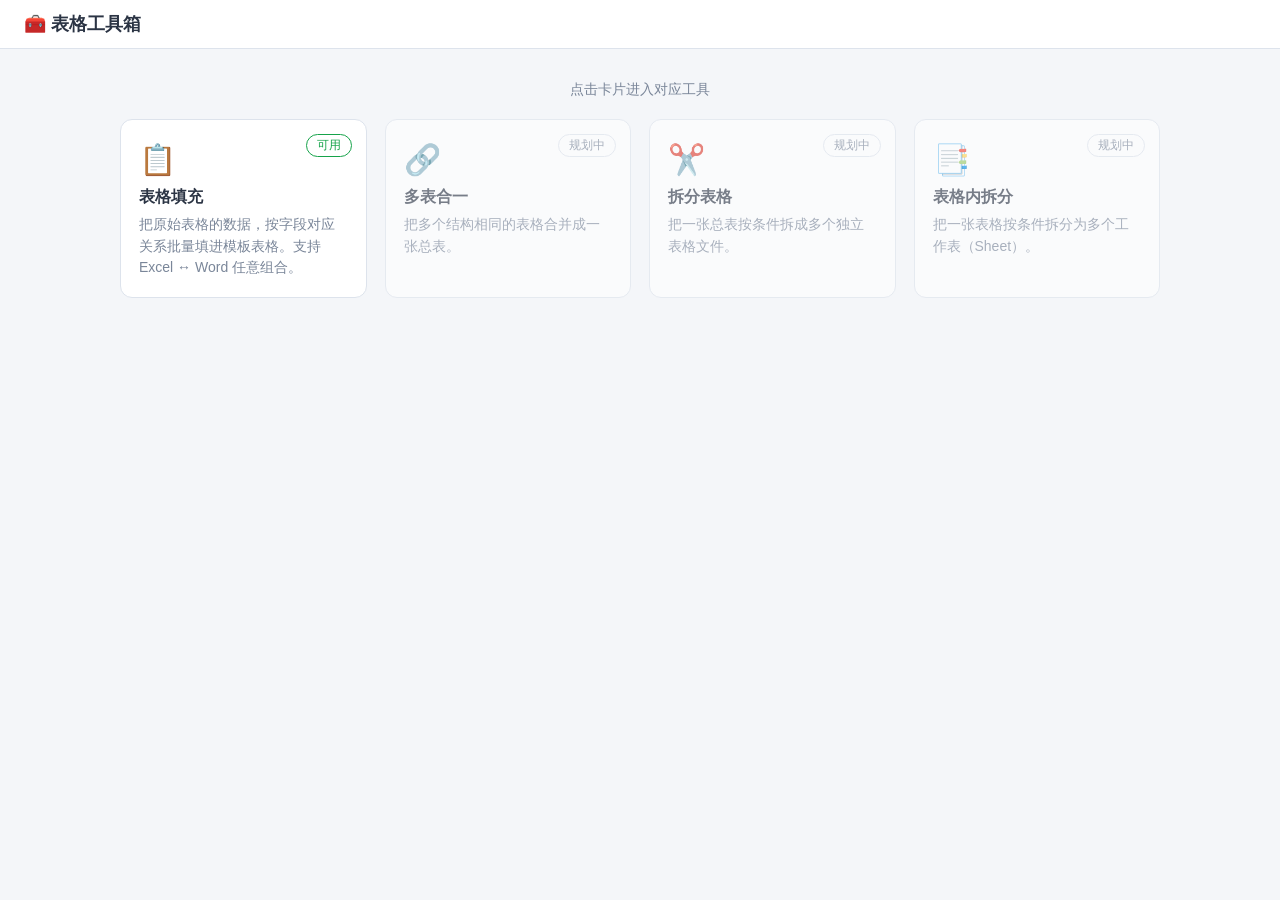
==== webbox/index.html @ ef733e80 "V3.x 表格工具箱 V1.0：表格填充工具 + 功能卡片首页 - internal/tabfill：整表填充引擎（docx 克隆行版式写值 / xlsx 行数自动匹配+样式套用） - cmd/too" ====
<!DOCTYPE html>
<html lang="zh-CN">
<head>
<meta charset="UTF-8">
<meta name="viewport" content="width=device-width, initial-scale=1.0">
<title>表格工具箱</title>
<link rel="stylesheet" href="style.css">
</head>
<body data-app-mode="__APP_MODE__">
<header class="topbar">
  <div class="brand" id="brand-home">🧰 表格工具箱</div>
  <button id="btn-exit" class="btn-ghost hidden">退出程序</button>
</header>

<!-- ============ 首页：功能卡片 ============ -->
<main id="view-home" class="container">
  <p class="home-tip">点击卡片进入对应工具</p>
  <div class="cards">
    <div class="card available" data-tool="fill">
      <div class="card-icon">📋</div>
      <div class="card-title">表格填充</div>
      <div class="card-desc">把原始表格的数据，按字段对应关系批量填进模板表格。支持 Excel ↔ Word 任意组合。</div>
      <div class="card-badge ok">可用</div>
    </div>
    <div class="card coming">
      <div class="card-icon">🔗</div>
      <div class="card-title">多表合一</div>
      <div class="card-desc">把多个结构相同的表格合并成一张总表。</div>
      <div class="card-badge">规划中</div>
    </div>
    <div class="card coming">
      <div class="card-icon">✂️</div>
      <div class="card-title">拆分表格</div>
      <div class="card-desc">把一张总表按条件拆成多个独立表格文件。</div>
      <div class="card-badge">规划中</div>
    </div>
    <div class="card coming">
      <div class="card-icon">📑</div>
      <div class="card-title">表格内拆分</div>
      <div class="card-desc">把一张表格按条件拆分为多个工作表（Sheet）。</div>
      <div class="card-badge">规划中</div>
    </div>
  </div>
</main>

<!-- ============ 工具：表格填充 ============ -->
<main id="view-fill" class="container hidden">
  <div class="crumbs"><a id="back-home">← 返回首页</a><span class="crumb-sep">/</span><b>表格填充</b></div>

  <div class="err hidden" id="err"></div>

  <!-- 第①步：输入 -->
  <section class="panel">
    <h3><span class="step-no">1</span> 选择原始表格与模板表格</h3>
    <div class="two-col">
      <div class="src-box" id="box-src">
        <h4>原始表格 <small>（数据来源）</small></h4>
        <label class="upload-btn">＋ 选择 xlsx / docx 文件
          <input type="file" id="file-src" accept=".xlsx,.docx" hidden>
        </label>
        <div class="src-detail hidden" id="detail-src">
          <div class="field-row"><span class="fname" id="fname-src"></span></div>
          <div class="field-row">
            <label>数据源：</label>
            <select id="sel-src"></select>
          </div>
          <div class="field-row">
            <label>表头行：</label>
            <input type="number" id="hdr-src" min="1" value="1" class="num">
          </div>
          <div class="meta" id="meta-src"></div>
          <div class="chips" id="chips-src"></div>
          <div class="preview-wrap"><table class="preview" id="prev-src"></table></div>
        </div>
      </div>
      <div class="src-box" id="box-tpl">
        <h4>模板表格 <small>（要填成的样子）</small></h4>
        <label class="upload-btn">＋ 选择 xlsx / docx 文件
          <input type="file" id="file-tpl" accept=".xlsx,.docx" hidden>
        </label>
        <div class="src-detail hidden" id="detail-tpl">
          <div class="field-row"><span class="fname" id="fname-tpl"></span></div>
          <div class="field-row">
            <label>数据源：</label>
            <select id="sel-tpl"></select>
          </div>
          <div class="field-row">
            <label>表头行：</label>
            <input type="number" id="hdr-tpl" min="1" value="1" class="num">
          </div>
          <div class="meta" id="meta-tpl"></div>
          <div class="chips" id="chips-tpl"></div>
        </div>
      </div>
    </div>
  </section>

  <!-- 第②步：字段对齐 -->
  <section class="panel" id="panel-map">
    <h3><span class="step-no">2</span> 字段对齐 <small>（同名已自动配对，其余请手工选择；选「不填充」跳过该列）</small></h3>
    <div id="map-list" class="map-list"></div>
    <p class="hint hidden" id="map-hint">请先完成第 ① 步</p>
  </section>

  <!-- 第③步：生成 -->
  <section class="panel">
    <h3><span class="step-no">3</span> 生成</h3>
    <button id="btn-fill" class="btn-primary">开始填充生成</button>
    <div id="fill-result" class="result hidden"></div>
  </section>
</main>

<script src="app.js"></script>
</body>
</html>
---- webbox/style.css ----
:root {
  --bg: #f4f6f9;
  --panel: #ffffff;
  --line: #dde3ec;
  --text: #2b3444;
  --muted: #7a8699;
  --brand: #2563eb;
  --brand-dark: #1d4fd7;
  --ok: #16a34a;
  --warn-bg: #fdecec;
  --warn-text: #b42318;
}
* { box-sizing: border-box; }
body {
  margin: 0;
  font-family: "Microsoft YaHei", "Segoe UI", sans-serif;
  background: var(--bg);
  color: var(--text);
  font-size: 14px;
}
.hidden { display: none !important; }

.topbar {
  display: flex; justify-content: space-between; align-items: center;
  background: var(--panel);
  border-bottom: 1px solid var(--line);
  padding: 12px 24px;
}
.brand { font-size: 18px; font-weight: 700; cursor: pointer; }
.btn-ghost {
  border: 1px solid var(--line); background: none; color: var(--muted);
  padding: 6px 14px; border-radius: 6px; cursor: pointer;
}
.btn-ghost:hover { color: var(--text); border-color: var(--muted); }

.container { max-width: 1080px; margin: 0 auto; padding: 24px 20px 60px; }
.home-tip { color: var(--muted); text-align: center; margin: 8px 0 20px; }

/* ---- 功能卡片 ---- */
.cards {
  display: grid; grid-template-columns: repeat(auto-fill, minmax(230px, 1fr));
  gap: 18px;
}
.card {
  position: relative;
  background: var(--panel);
  border: 1px solid var(--line);
  border-radius: 12px;
  padding: 22px 18px 18px;
  transition: box-shadow .15s, transform .15s;
}
.card.available { cursor: pointer; }
.card.available:hover {
  box-shadow: 0 6px 18px rgba(37, 99, 235, .15);
  transform: translateY(-3px);
  border-color: var(--brand);
}
.card.coming { opacity: .62; }
.card-icon { font-size: 30px; margin-bottom: 10px; }
.card-title { font-size: 16px; font-weight: 700; margin-bottom: 6px; }
.card-desc { color: var(--muted); line-height: 1.55; min-height: 48px; }
.card-badge {
  position: absolute; top: 14px; right: 14px;
  font-size: 12px; color: var(--muted);
  border: 1px solid var(--line); border-radius: 20px; padding: 2px 10px;
}
.card-badge.ok { color: var(--ok); border-color: var(--ok); }

/* ---- 面板与表单 ---- */
.crumbs { margin-bottom: 14px; color: var(--muted); }
.crumbs a { color: var(--brand); cursor: pointer; text-decoration: none; }
.crumb-sep { margin: 0 8px; }

.panel {
  background: var(--panel);
  border: 1px solid var(--line);
  border-radius: 10px;
  padding: 18px 20px;
  margin-bottom: 18px;
}
.panel h3 { margin: 0 0 14px; font-size: 15px; display: flex; align-items: center; gap: 8px; }
.panel h3 small { color: var(--muted); font-weight: 400; }
.step-no {
  display: inline-flex; align-items: center; justify-content: center;
  width: 22px; height: 22px; border-radius: 50%;
  background: var(--brand); color: #fff; font-size: 13px; flex: none;
}
.two-col { display: grid; grid-template-columns: 1fr 1fr; gap: 16px; }
@media (max-width: 900px) { .two-col { grid-template-columns: 1fr; } }
.src-box {
  border: 1px dashed var(--line); border-radius: 8px; padding: 14px;
}
.src-box h4 { margin: 0 0 12px; }
.src-box h4 small { color: var(--muted); font-weight: 400; }
.upload-btn {
  display: inline-block;
  border: 1px solid var(--brand); color: var(--brand);
  border-radius: 6px; padding: 7px 14px; cursor: pointer; font-size: 13px;
}
.upload-btn:hover { background: var(--brand); color: #fff; }
.src-detail { margin-top: 12px; }
.field-row { display: flex; align-items: center; gap: 8px; margin: 8px 0; }
.field-row select { flex: 1; }
.fname { color: var(--muted); word-break: break-all; }
select, input.num {
  border: 1px solid var(--line); border-radius: 6px; padding: 6px 8px;
  font-size: 13px; background: #fff; color: var(--text);
}
input.num { width: 70px; }
.meta { color: var(--muted); margin: 6px 0; }
.chips { display: flex; flex-wrap: wrap; gap: 6px; margin: 8px 0; }
.chip {
  background: #eef3fe; color: var(--brand-dark);
  border-radius: 4px; padding: 2px 8px; font-size: 12px;
}

.preview-wrap { max-height: 180px; overflow: auto; border: 1px solid var(--line); border-radius: 6px; }
table.preview { border-collapse: collapse; width: 100%; font-size: 12px; }
table.preview td, table.preview th {
  border: 1px solid var(--line); padding: 4px 8px;
  white-space: nowrap; max-width: 160px; overflow: hidden; text-overflow: ellipsis;
}
table.preview th { background: #f0f3f8; position: sticky; top: 0; }

/* ---- 字段对齐 ---- */
.map-list { display: flex; flex-direction: column; gap: 8px; }
.map-row {
  display: grid; grid-template-columns: 1fr 28px 1fr; align-items: center; gap: 10px;
  padding: 8px 12px; border: 1px solid var(--line); border-radius: 8px;
}
.map-row .tpl-name { font-weight: 600; word-break: break-all; }
.map-row .arrow { color: var(--muted); text-align: center; }
.map-row.auto { border-color: #b7e0c3; background: #f2fbf5; }
.map-row .auto-tag { font-size: 11px; color: var(--ok); font-weight: 400; margin-left: 6px; }
.map-row select { width: 100%; }
.hint { color: var(--muted); }

.btn-primary {
  background: var(--brand); color: #fff; border: none;
  border-radius: 8px; padding: 10px 28px; font-size: 15px; cursor: pointer;
}
.btn-primary:hover { background: var(--brand-dark); }
.btn-primary:disabled { background: #9db8f0; cursor: not-allowed; }

/* ---- 结果与错误 ---- */
.result { margin-top: 14px; }
.result .ok-line { color: var(--ok); font-weight: 600; margin-bottom: 8px; }
.result a {
  display: inline-block; margin-right: 12px;
  color: var(--brand); text-decoration: none;
  border: 1px solid var(--brand); border-radius: 6px; padding: 6px 14px;
}
.result a:hover { background: var(--brand); color: #fff; }
.err {
  background: var(--warn-bg); color: var(--warn-text);
  border: 1px solid #f3c1bc; border-radius: 8px;
  padding: 10px 14px; margin-bottom: 14px;
}
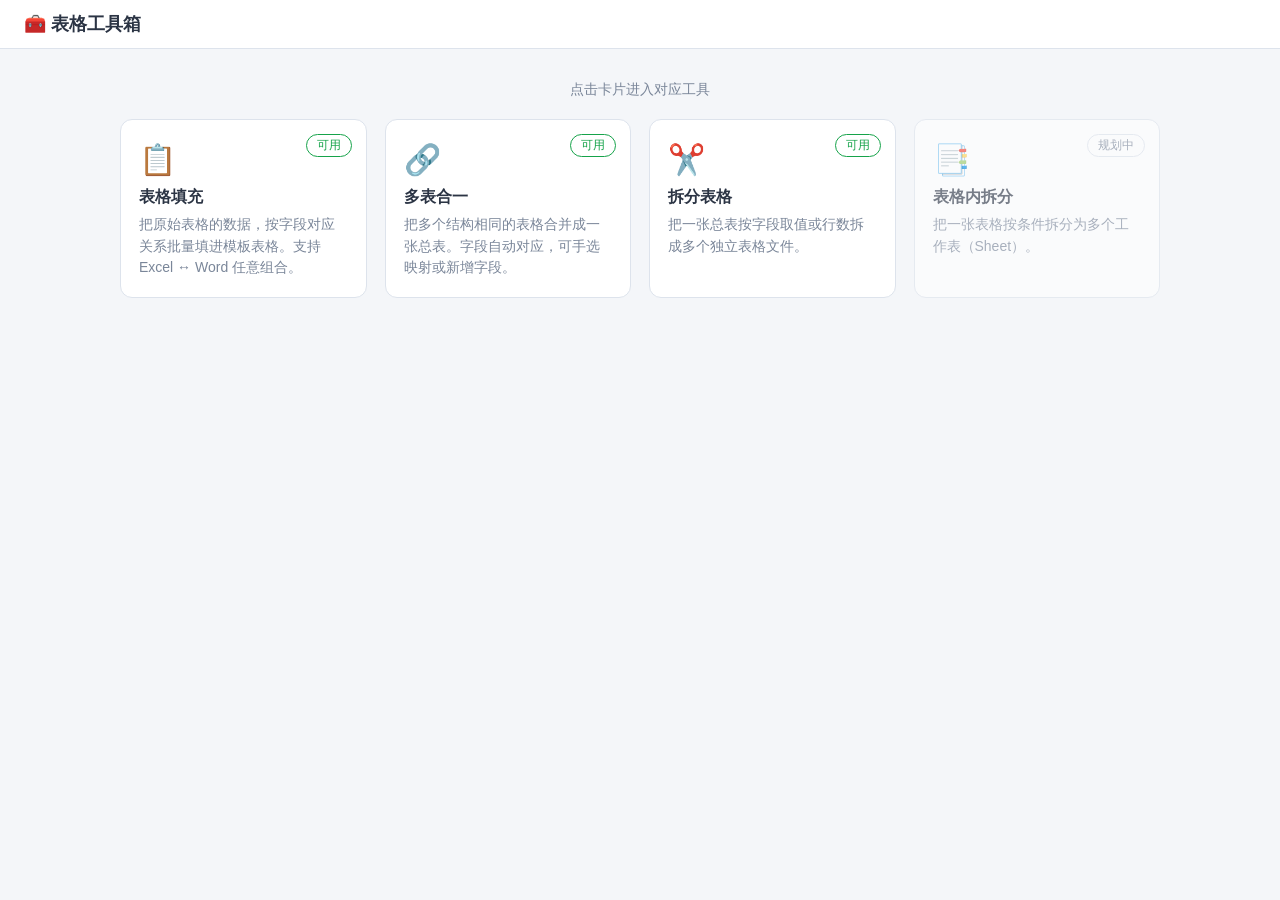
==== commit 2311d6f2: "V1.1 多表合一 + 拆分表格 - internal/tabfill/merge.go：多表合一（总表字段映射→拼接→判重→来源列）＋通用 WriteXlsxTable/WriteDocxTable" ====
--- a/webbox/index.html
+++ b/webbox/index.html
@@ -22,17 +22,17 @@
       <div class="card-desc">把原始表格的数据，按字段对应关系批量填进模板表格。支持 Excel ↔ Word 任意组合。</div>
       <div class="card-badge ok">可用</div>
     </div>
-    <div class="card coming">
+    <div class="card available" data-tool="merge">
       <div class="card-icon">🔗</div>
       <div class="card-title">多表合一</div>
-      <div class="card-desc">把多个结构相同的表格合并成一张总表。</div>
-      <div class="card-badge">规划中</div>
-    </div>
-    <div class="card coming">
+      <div class="card-desc">把多个结构相同的表格合并成一张总表。字段自动对应，可手选映射或新增字段。</div>
+      <div class="card-badge ok">可用</div>
+    </div>
+    <div class="card available" data-tool="split">
       <div class="card-icon">✂️</div>
       <div class="card-title">拆分表格</div>
-      <div class="card-desc">把一张总表按条件拆成多个独立表格文件。</div>
-      <div class="card-badge">规划中</div>
+      <div class="card-desc">把一张总表按字段取值或行数拆成多个独立表格文件。</div>
+      <div class="card-badge ok">可用</div>
     </div>
     <div class="card coming">
       <div class="card-icon">📑</div>
@@ -110,6 +110,99 @@
   </section>
 </main>
 
+<!-- ============ 工具：多表合一 ============ -->
+<main id="view-merge" class="container hidden">
+  <div class="crumbs"><a class="back-home">← 返回首页</a><span class="crumb-sep">/</span><b>多表合一</b></div>
+
+  <div class="err hidden" id="err-merge"></div>
+
+  <!-- 第①步：上传来源表 -->
+  <section class="panel">
+    <h3><span class="step-no">1</span> 上传要合并的表格 <small>（可多选；隐藏的工作表也会列出并标注）</small></h3>
+    <label class="upload-btn">＋ 选择 xlsx / docx 文件（支持多选）
+      <input type="file" id="file-merge" accept=".xlsx,.docx" multiple hidden>
+    </label>
+    <p class="hint">第一个上传的表作为基准表，决定总表字段；可随时点「设为基准」更换。</p>
+    <div id="merge-files"></div>
+  </section>
+
+  <!-- 第②步：字段映射 -->
+  <section class="panel">
+    <h3><span class="step-no">2</span> 总表字段与映射</h3>
+    <div class="field-row">
+      <label>总表字段：</label>
+      <span class="chips" id="merge-base-chips"></span>
+    </div>
+    <div class="field-row">
+      <input type="text" id="merge-new-field" class="txt" placeholder="新增字段名，如：备注" maxlength="30">
+      <button id="btn-merge-addfield" class="btn-ghost">＋ 新增总表字段</button>
+    </div>
+    <div id="merge-maps"></div>
+    <p class="hint hidden" id="merge-map-hint">请先完成第 ① 步（至少上传一个文件）</p>
+  </section>
+
+  <!-- 第③步：选项与生成 -->
+  <section class="panel">
+    <h3><span class="step-no">3</span> 选项与生成</h3>
+    <div class="field-row"><label class="ck"><input type="checkbox" id="merge-source-col"> 总表末尾加「来源」列（记录每行来自哪个文件）</label></div>
+    <div class="field-row"><label class="ck"><input type="checkbox" id="merge-dedup-on"> 判重（按下方字段值去重，保留首次出现）</label>
+      <select id="merge-dedup-field" class="sel-inline"></select>
+    </div>
+    <button id="btn-merge" class="btn-primary">开始合并</button>
+    <div id="merge-result" class="result hidden"></div>
+  </section>
+</main>
+
+<!-- ============ 工具：拆分表格 ============ -->
+<main id="view-split" class="container hidden">
+  <div class="crumbs"><a class="back-home">← 返回首页</a><span class="crumb-sep">/</span><b>拆分表格</b></div>
+
+  <div class="err hidden" id="err-split"></div>
+
+  <!-- 第①步：上传总表 -->
+  <section class="panel">
+    <h3><span class="step-no">1</span> 上传要拆分的总表</h3>
+    <label class="upload-btn">＋ 选择 xlsx / docx 文件
+      <input type="file" id="file-split" accept=".xlsx,.docx" hidden>
+    </label>
+    <div class="src-detail hidden" id="detail-split">
+      <div class="field-row"><span class="fname" id="fname-split"></span></div>
+      <div class="field-row">
+        <label>数据源：</label>
+        <select id="sel-split"></select>
+        <label style="margin-left:16px">表头行：</label>
+        <input type="number" id="hdr-split" min="1" value="1" class="num">
+      </div>
+      <div class="meta" id="meta-split"></div>
+      <div class="preview-wrap"><table class="preview" id="prev-split"></table></div>
+    </div>
+  </section>
+
+  <!-- 第②步：拆分方式 -->
+  <section class="panel">
+    <h3><span class="step-no">2</span> 拆分方式</h3>
+    <div class="field-row">
+      <label class="ck"><input type="radio" name="split-mode" value="byValue" checked> 按字段取值拆</label>
+      <select id="split-field" class="sel-inline"></select>
+      <span class="hint">（该字段取值相同的行归一份，如按「部门」拆）</span>
+    </div>
+    <div class="field-row">
+      <label class="ck"><input type="radio" name="split-mode" value="byRows"> 按行数拆</label>
+      每 <input type="number" id="split-size" min="1" value="50" class="num"> 行一份
+    </div>
+    <div class="field-row">
+      <label>输出格式：</label>
+      <select id="split-outfmt">
+        <option value="">跟随总表格式</option>
+        <option value=".xlsx">Excel（.xlsx）</option>
+        <option value=".docx">Word（.docx）</option>
+      </select>
+    </div>
+    <button id="btn-split" class="btn-primary" disabled>开始拆分</button>
+    <div id="split-result" class="result hidden"></div>
+  </section>
+</main>
+
 <script src="app.js"></script>
 </body>
 </html>
--- a/webbox/style.css
+++ b/webbox/style.css
@@ -156,3 +156,25 @@
   border: 1px solid #f3c1bc; border-radius: 8px;
   padding: 10px 14px; margin-bottom: 14px;
 }
+
+/* ---- 多表合一 ---- */
+.muted { color: var(--muted); font-size: 12px; }
+.merge-file {
+  border: 1px solid var(--line); border-radius: 8px;
+  padding: 10px 14px; margin: 10px 0;
+}
+.merge-file.is-base { border-color: var(--brand); background: #f5f9ff; }
+.merge-file-title { margin-bottom: 6px; }
+.merge-map-panel {
+  border: 1px solid var(--line); border-radius: 8px;
+  padding: 12px 14px; margin: 10px 0;
+}
+.merge-map-title { margin-bottom: 8px; }
+input.txt {
+  border: 1px solid var(--line); border-radius: 6px; padding: 6px 8px;
+  font-size: 13px; width: 220px;
+}
+.sel-inline { flex: none; min-width: 120px; }
+label.ck { display: inline-flex; align-items: center; gap: 5px; cursor: pointer; }
+.btn-ghost.danger:hover { color: var(--warn-text); border-color: var(--warn-text); }
+.result div { margin: 4px 0; }
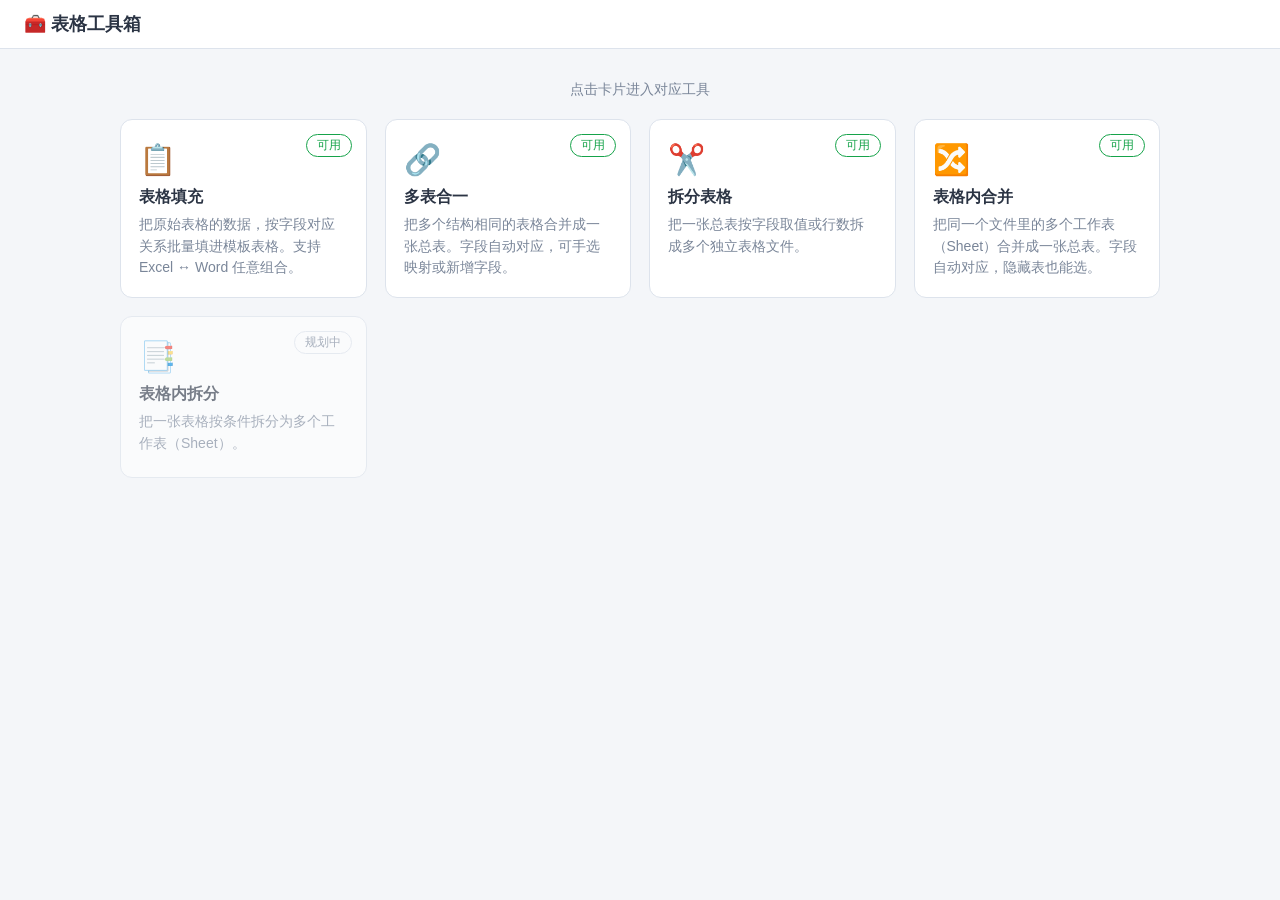
==== commit 5eaf5248: "V1.2 表格内合并：单文件多工作表（Sheet）合并成总表 - 首页新增第 4 张可用卡「表格内合并」＋ view-inmerge 三步向导 - 上传一个文件勾选其工作表（xlsx）/表格（docx" ====
--- a/webbox/index.html
+++ b/webbox/index.html
@@ -34,6 +34,12 @@
       <div class="card-desc">把一张总表按字段取值或行数拆成多个独立表格文件。</div>
       <div class="card-badge ok">可用</div>
     </div>
+    <div class="card available" data-tool="inmerge">
+      <div class="card-icon">🔀</div>
+      <div class="card-title">表格内合并</div>
+      <div class="card-desc">把同一个文件里的多个工作表（Sheet）合并成一张总表。字段自动对应，隐藏表也能选。</div>
+      <div class="card-badge ok">可用</div>
+    </div>
     <div class="card coming">
       <div class="card-icon">📑</div>
       <div class="card-title">表格内拆分</div>
@@ -150,6 +156,60 @@
     </div>
     <button id="btn-merge" class="btn-primary">开始合并</button>
     <div id="merge-result" class="result hidden"></div>
+  </section>
+</main>
+
+<!-- ============ 工具：表格内合并 ============ -->
+<main id="view-inmerge" class="container hidden">
+  <div class="crumbs"><a class="back-home">← 返回首页</a><span class="crumb-sep">/</span><b>表格内合并</b></div>
+
+  <div class="err hidden" id="err-inmerge"></div>
+
+  <!-- 第①步：上传文件并勾选工作表 -->
+  <section class="panel">
+    <h3><span class="step-no">1</span> 上传文件，勾选要合并的工作表 <small>（隐藏的工作表也会列出并标注；Word 文件则列出其中的表格）</small></h3>
+    <label class="upload-btn">＋ 选择 xlsx / docx 文件
+      <input type="file" id="file-inmerge" accept=".xlsx,.docx" hidden>
+    </label>
+    <div class="src-detail hidden" id="detail-inmerge">
+      <div class="field-row"><span class="fname" id="fname-inmerge"></span></div>
+      <div id="inmerge-sheets"></div>
+      <p class="hint">第一个勾选的工作表作为基准表，决定总表字段；可点「设为基准」更换。</p>
+    </div>
+  </section>
+
+  <!-- 第②步：字段映射 -->
+  <section class="panel">
+    <h3><span class="step-no">2</span> 总表字段与映射</h3>
+    <div class="field-row">
+      <label>总表字段：</label>
+      <span class="chips" id="inmerge-base-chips"></span>
+    </div>
+    <div class="field-row">
+      <input type="text" id="inmerge-new-field" class="txt" placeholder="新增字段名，如：备注" maxlength="30">
+      <button id="btn-inmerge-addfield" class="btn-ghost">＋ 新增总表字段</button>
+    </div>
+    <div id="inmerge-maps"></div>
+    <p class="hint hidden" id="inmerge-map-hint">请先完成第 ① 步（至少勾选一个工作表）</p>
+  </section>
+
+  <!-- 第③步：选项与生成 -->
+  <section class="panel">
+    <h3><span class="step-no">3</span> 选项与生成</h3>
+    <div class="field-row"><label class="ck"><input type="checkbox" id="inmerge-source-col"> 总表末尾加「来源」列（记录每行来自哪个工作表）</label></div>
+    <div class="field-row"><label class="ck"><input type="checkbox" id="inmerge-dedup-on"> 判重（按下方字段值去重，保留首次出现）</label>
+      <select id="inmerge-dedup-field" class="sel-inline"></select>
+    </div>
+    <div class="field-row">
+      <label>输出格式：</label>
+      <select id="inmerge-outfmt">
+        <option value="">跟随文件格式</option>
+        <option value=".xlsx">Excel（.xlsx）</option>
+        <option value=".docx">Word（.docx）</option>
+      </select>
+    </div>
+    <button id="btn-inmerge" class="btn-primary">开始合并</button>
+    <div id="inmerge-result" class="result hidden"></div>
   </section>
 </main>
 
--- a/webbox/style.css
+++ b/webbox/style.css
@@ -178,3 +178,13 @@
 label.ck { display: inline-flex; align-items: center; gap: 5px; cursor: pointer; }
 .btn-ghost.danger:hover { color: var(--warn-text); border-color: var(--warn-text); }
 .result div { margin: 4px 0; }
+
+/* ---- 表格内合并 ---- */
+.inmerge-sheet {
+  display: flex; align-items: center; gap: 10px; flex-wrap: wrap;
+  border: 1px solid var(--line); border-radius: 8px;
+  padding: 8px 12px; margin: 6px 0;
+}
+.inmerge-sheet.checked { border-color: #b7e0c3; background: #f2fbf5; }
+.inmerge-sheet.is-base { border-color: var(--brand); background: #f5f9ff; }
+.inmerge-ck { flex: 1; min-width: 180px; }
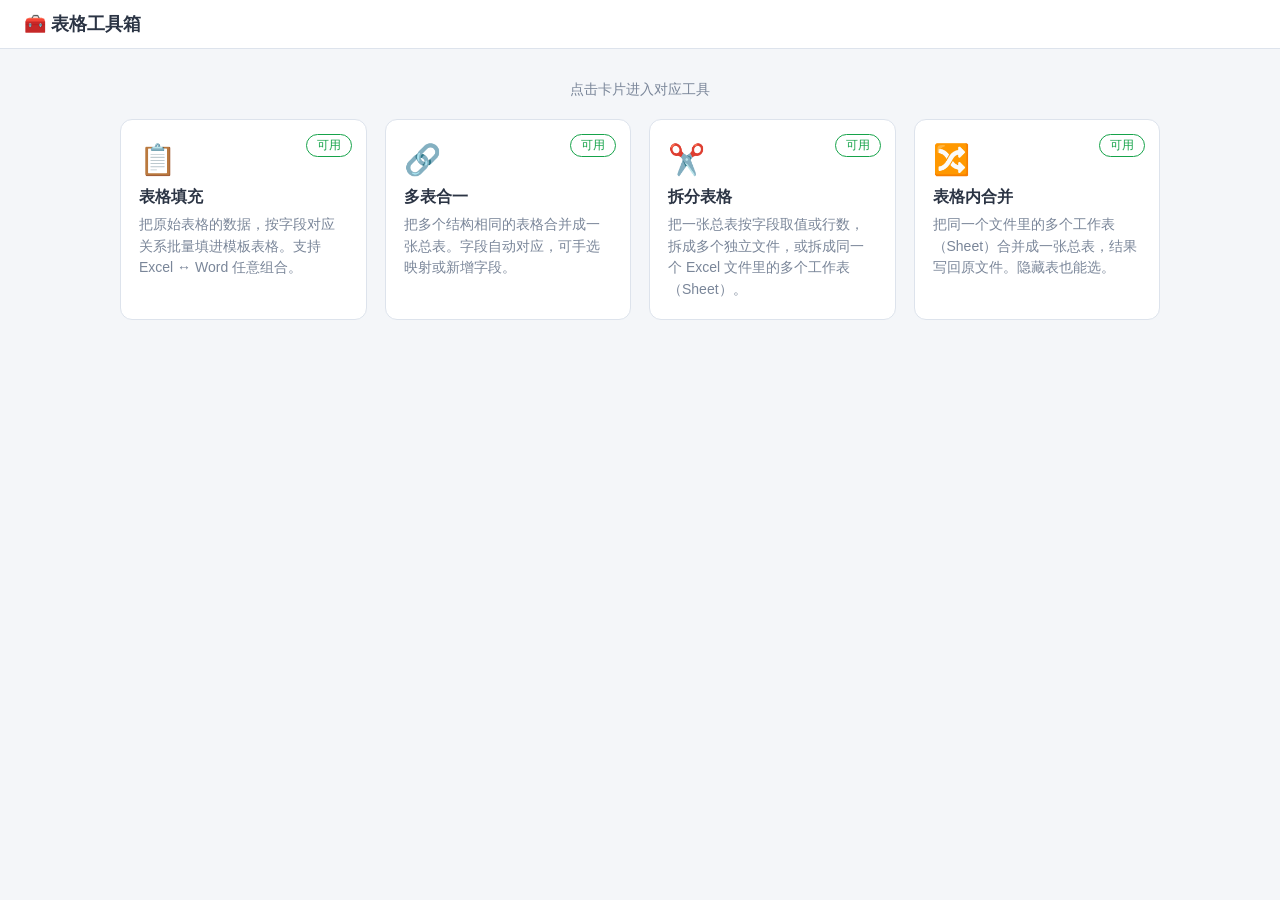
==== commit 8f963ce1: "V1.3: 表格内拆分＋表格内合并写回原文件 - 拆分表格新增输出方式「单文件多工作表」：分组结果写进同一个 xlsx 的多个 Sheet（Sheet 名=取值/第NN批，带表头、类型保真、名清理防重" ====
--- a/webbox/index.html
+++ b/webbox/index.html
@@ -31,20 +31,14 @@
     <div class="card available" data-tool="split">
       <div class="card-icon">✂️</div>
       <div class="card-title">拆分表格</div>
-      <div class="card-desc">把一张总表按字段取值或行数拆成多个独立表格文件。</div>
+      <div class="card-desc">把一张总表按字段取值或行数，拆成多个独立文件，或拆成同一个 Excel 文件里的多个工作表（Sheet）。</div>
       <div class="card-badge ok">可用</div>
     </div>
     <div class="card available" data-tool="inmerge">
       <div class="card-icon">🔀</div>
       <div class="card-title">表格内合并</div>
-      <div class="card-desc">把同一个文件里的多个工作表（Sheet）合并成一张总表。字段自动对应，隐藏表也能选。</div>
-      <div class="card-badge ok">可用</div>
-    </div>
-    <div class="card coming">
-      <div class="card-icon">📑</div>
-      <div class="card-title">表格内拆分</div>
-      <div class="card-desc">把一张表格按条件拆分为多个工作表（Sheet）。</div>
-      <div class="card-badge">规划中</div>
+      <div class="card-desc">把同一个文件里的多个工作表（Sheet）合并成一张总表，结果写回原文件。隐藏表也能选。</div>
+      <div class="card-badge ok">可用</div>
     </div>
   </div>
 </main>
@@ -201,12 +195,8 @@
       <select id="inmerge-dedup-field" class="sel-inline"></select>
     </div>
     <div class="field-row">
-      <label>输出格式：</label>
-      <select id="inmerge-outfmt">
-        <option value="">跟随文件格式</option>
-        <option value=".xlsx">Excel（.xlsx）</option>
-        <option value=".docx">Word（.docx）</option>
-      </select>
+      <label>输出位置：</label>
+      <span class="hint">合并结果写回原文件：Excel 新增「合并总表」工作表，Word 在文末追加总表格，原有内容全部保留</span>
     </div>
     <button id="btn-inmerge" class="btn-primary">开始合并</button>
     <div id="inmerge-result" class="result hidden"></div>
@@ -251,6 +241,11 @@
       每 <input type="number" id="split-size" min="1" value="50" class="num"> 行一份
     </div>
     <div class="field-row">
+      <label>输出方式：</label>
+      <label class="ck"><input type="radio" name="split-out" value="files" checked> 拆成多个文件</label>
+      <label class="ck" style="margin-left:16px"><input type="radio" name="split-out" value="onefile"> 拆成单文件多工作表（Sheet）</label>
+    </div>
+    <div class="field-row" id="split-outfmt-row">
       <label>输出格式：</label>
       <select id="split-outfmt">
         <option value="">跟随总表格式</option>
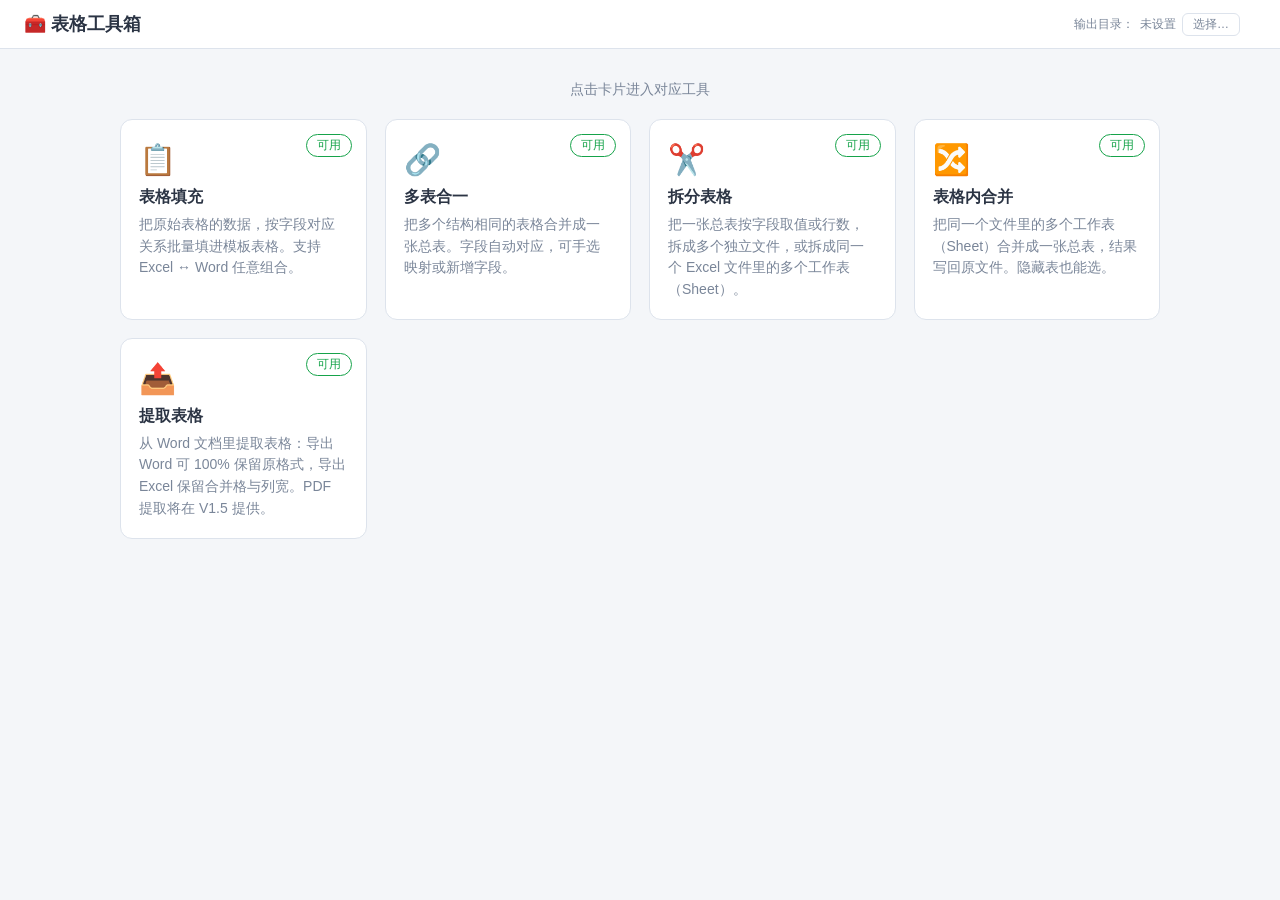
==== commit 610fea5f: "V1.4: 提取表格（Word→Word原样/Excel）＋产物可选保存位置 - 新工具「提取表格」：docx 列表格清单（行×列+预览，勾选提取）；   docx 输出=复制原包仅重写 docume" ====
--- a/webbox/index.html
+++ b/webbox/index.html
@@ -9,6 +9,10 @@
 <body data-app-mode="__APP_MODE__">
 <header class="topbar">
   <div class="brand" id="brand-home">🧰 表格工具箱</div>
+  <div class="outdir" id="outdir" title="设置后可用「全部保存到输出目录」一键保存产物">
+    <span class="muted">输出目录：</span><span class="muted" id="outdir-label">未设置</span>
+    <button id="btn-pickdir" class="btn-ghost">选择…</button>
+  </div>
   <button id="btn-exit" class="btn-ghost hidden">退出程序</button>
 </header>
 
@@ -38,6 +42,12 @@
       <div class="card-icon">🔀</div>
       <div class="card-title">表格内合并</div>
       <div class="card-desc">把同一个文件里的多个工作表（Sheet）合并成一张总表，结果写回原文件。隐藏表也能选。</div>
+      <div class="card-badge ok">可用</div>
+    </div>
+    <div class="card available" data-tool="extract">
+      <div class="card-icon">📤</div>
+      <div class="card-title">提取表格</div>
+      <div class="card-desc">从 Word 文档里提取表格：导出 Word 可 100% 保留原格式，导出 Excel 保留合并格与列宽。PDF 提取将在 V1.5 提供。</div>
       <div class="card-badge ok">可用</div>
     </div>
   </div>
@@ -258,6 +268,40 @@
   </section>
 </main>
 
+<!-- ============ 工具：提取表格 ============ -->
+<main id="view-extract" class="container hidden">
+  <div class="crumbs"><a class="back-home">← 返回首页</a><span class="crumb-sep">/</span><b>提取表格</b></div>
+
+  <div class="err hidden" id="err-extract"></div>
+
+  <!-- 第①步：上传 Word 文档 -->
+  <section class="panel">
+    <h3><span class="step-no">1</span> 上传 Word 文档 <small>（列出其中的全部表格，勾选要提取的；PDF 提取将在 V1.5 提供）</small></h3>
+    <label class="upload-btn">＋ 选择 docx 文件
+      <input type="file" id="file-extract" accept=".docx" hidden>
+    </label>
+    <div class="src-detail hidden" id="detail-extract">
+      <div class="field-row"><span class="fname" id="fname-extract"></span></div>
+      <div id="extract-tables"></div>
+    </div>
+  </section>
+
+  <!-- 第②步：输出格式 -->
+  <section class="panel">
+    <h3><span class="step-no">2</span> 输出格式</h3>
+    <div class="field-row">
+      <label class="ck"><input type="radio" name="extract-fmt" value=".docx" checked> Word（.docx）</label>
+      <span class="hint">勾选的表格原样搬运到新 Word 文档，格式 100% 保留</span>
+    </div>
+    <div class="field-row">
+      <label class="ck"><input type="radio" name="extract-fmt" value=".xlsx"> Excel（.xlsx）</label>
+      <span class="hint">每个表格一个工作表，保留合并格、列宽、底纹；长数字不丢格式</span>
+    </div>
+    <button id="btn-extract" class="btn-primary" disabled>开始提取</button>
+    <div id="extract-result" class="result hidden"></div>
+  </section>
+</main>
+
 <script src="app.js"></script>
 </body>
 </html>
--- a/webbox/style.css
+++ b/webbox/style.css
@@ -188,3 +188,20 @@
 .inmerge-sheet.checked { border-color: #b7e0c3; background: #f2fbf5; }
 .inmerge-sheet.is-base { border-color: var(--brand); background: #f5f9ff; }
 .inmerge-ck { flex: 1; min-width: 180px; }
+
+/* ============ V1.4 输出目录与另存到… ============ */
+.outdir {
+  display: flex; align-items: center; gap: 6px;
+  margin-left: auto; margin-right: 16px;
+  font-size: 12px;
+}
+.outdir .btn-ghost { padding: 2px 10px; font-size: 12px; }
+#outdir-label { max-width: 340px; overflow: hidden; text-overflow: ellipsis; white-space: nowrap; }
+
+.extract-preview {
+  font-size: 12px; padding: 2px 0 6px 26px;
+  max-width: 860px; overflow: hidden;
+  text-overflow: ellipsis; white-space: nowrap;
+}
+.btn-saveas { margin-left: 10px; }
+.btn-saveall { margin-left: 10px; }
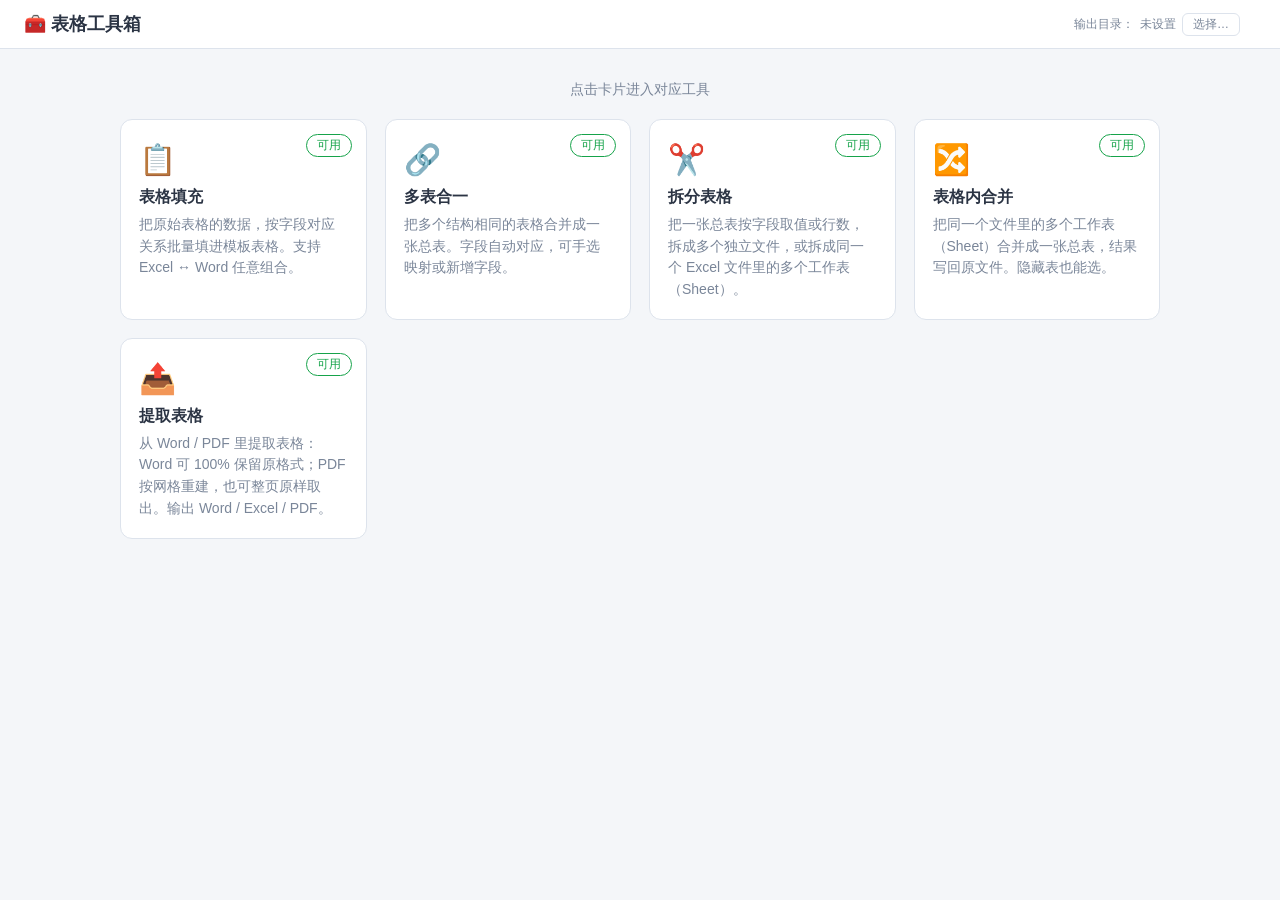
==== commit cbb382ae: "V1.5: 提取表格支持 PDF（有线框表格 → Excel/Word/PDF） - POC 实测定型技术栈：GxPDF v0.9.4（向量线条）+ gopdf v0.11.2   （逐字符精确坐标）" ====
--- a/webbox/index.html
+++ b/webbox/index.html
@@ -47,7 +47,7 @@
     <div class="card available" data-tool="extract">
       <div class="card-icon">📤</div>
       <div class="card-title">提取表格</div>
-      <div class="card-desc">从 Word 文档里提取表格：导出 Word 可 100% 保留原格式，导出 Excel 保留合并格与列宽。PDF 提取将在 V1.5 提供。</div>
+      <div class="card-desc">从 Word / PDF 里提取表格：Word 可 100% 保留原格式；PDF 按网格重建，也可整页原样取出。输出 Word / Excel / PDF。</div>
       <div class="card-badge ok">可用</div>
     </div>
   </div>
@@ -274,11 +274,11 @@
 
   <div class="err hidden" id="err-extract"></div>
 
-  <!-- 第①步：上传 Word 文档 -->
-  <section class="panel">
-    <h3><span class="step-no">1</span> 上传 Word 文档 <small>（列出其中的全部表格，勾选要提取的；PDF 提取将在 V1.5 提供）</small></h3>
-    <label class="upload-btn">＋ 选择 docx 文件
-      <input type="file" id="file-extract" accept=".docx" hidden>
+  <!-- 第①步：上传 Word / PDF 文档 -->
+  <section class="panel">
+    <h3><span class="step-no">1</span> 上传 Word / PDF 文档 <small>（列出其中的全部表格，勾选要提取的）</small></h3>
+    <label class="upload-btn">＋ 选择 docx / pdf 文件
+      <input type="file" id="file-extract" accept=".docx,.pdf" hidden>
     </label>
     <div class="src-detail hidden" id="detail-extract">
       <div class="field-row"><span class="fname" id="fname-extract"></span></div>
@@ -291,11 +291,15 @@
     <h3><span class="step-no">2</span> 输出格式</h3>
     <div class="field-row">
       <label class="ck"><input type="radio" name="extract-fmt" value=".docx" checked> Word（.docx）</label>
-      <span class="hint">勾选的表格原样搬运到新 Word 文档，格式 100% 保留</span>
+      <span class="hint">Word 输入：原样搬运，格式 100% 保留；PDF 输入：按网格重建表格</span>
     </div>
     <div class="field-row">
       <label class="ck"><input type="radio" name="extract-fmt" value=".xlsx"> Excel（.xlsx）</label>
-      <span class="hint">每个表格一个工作表，保留合并格、列宽、底纹；长数字不丢格式</span>
+      <span class="hint">每个表格一个工作表；长数字不丢格式</span>
+    </div>
+    <div class="field-row" id="extract-pdf-row">
+      <label class="ck"><input type="radio" name="extract-fmt" value=".pdf"> PDF（.pdf，原样）</label>
+      <span class="hint">仅 PDF 输入可用：把含表格的页原样取出，格式 100% 不变</span>
     </div>
     <button id="btn-extract" class="btn-primary" disabled>开始提取</button>
     <div id="extract-result" class="result hidden"></div>
